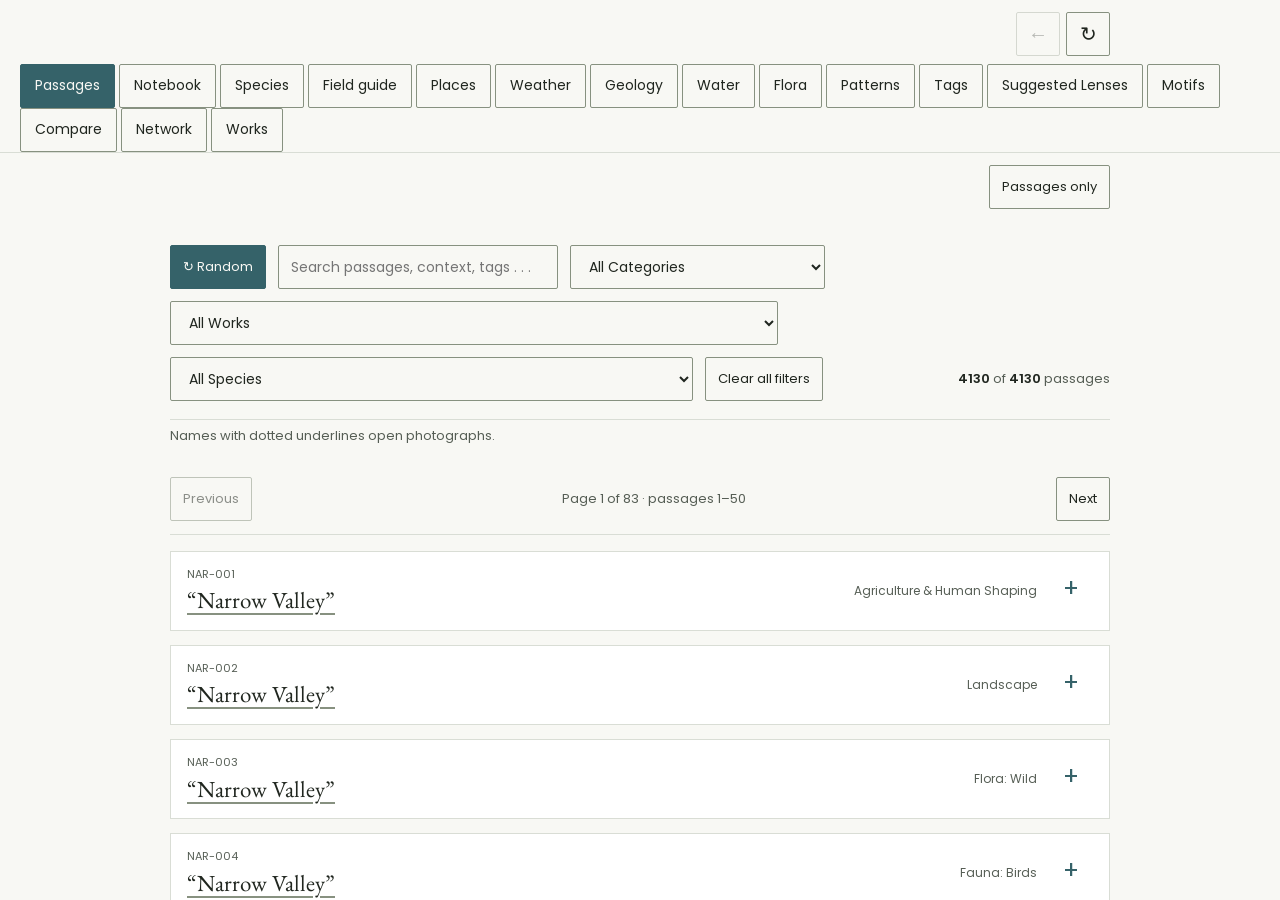
==== editorial.html @ 7caa4771 "Add Easterwine editorial shell for Ecological Lafferty" ====
<!doctype html>
<html lang="en">
<head>
  <meta charset="utf-8">
  <meta name="viewport" content="width=device-width, initial-scale=1">
  <title>Ecological Lafferty</title>
  <style>html,body{width:100%;height:100%;margin:0;overflow:hidden;background:#F8F8F4}iframe{display:block;width:100%;height:100%;border:0;visibility:hidden}</style>
</head>
<body>
  <iframe id="ecological-app" title="Ecological Lafferty research tool" allow="clipboard-write"></iframe>
  <script>
  (() => {
    const frame = document.getElementById('ecological-app');
    let revealTimer;
    function reveal() {
      frame.style.visibility = 'visible';
      window.clearTimeout(revealTimer);
    }
    revealTimer = window.setTimeout(reveal, 8000);
    const appUrl = new URL('./index.html', window.location.href);
    appUrl.search = window.location.search;
    appUrl.hash = window.location.hash;
    const directoryPath = new URL('./', appUrl).pathname;
    const stylesheetUrl = new URL('./editorial.css', window.location.href);
    const parameters = new URL(window.location.href).searchParams;
    const design = parameters.get('design');
    const version = design || parameters.get('v');
    if (version) stylesheetUrl.searchParams.set(design ? 'design' : 'v', version);

    function appWindow() {
      try {
        const child = frame.contentWindow;
        if (!child || child.location.origin !== appUrl.origin) return null;
        if (![appUrl.pathname, directoryPath].includes(child.location.pathname)) return null;
        return child;
      } catch (_) { return null; }
    }

    function mirrorChildHash() {
      const child = appWindow();
      if (!child || child.location.hash === window.location.hash) return;
      const address = new URL(window.location.href);
      address.hash = child.location.hash;
      window.history.replaceState(window.history.state, '', address.href);
    }

    frame.addEventListener('load', () => {
      const child = appWindow();
      if (!child) { reveal(); return; }
      const doc = child.document;
      doc.documentElement.classList.add('aae-editorial');
      if (!doc.getElementById('easterwine-editorial-stylesheet')) {
        const link = doc.createElement('link');
        link.id = 'easterwine-editorial-stylesheet';
        link.rel = 'stylesheet';
        link.href = stylesheetUrl.href;
        link.onload = reveal;
        link.onerror = reveal;
        doc.head.appendChild(link);
      } else { reveal(); }
      child.addEventListener('hashchange', mirrorChildHash);
      child.addEventListener('popstate', mirrorChildHash);
      mirrorChildHash();
    });

    window.addEventListener('hashchange', () => {
      const child = appWindow();
      if (!child || child.location.hash === window.location.hash) return;
      const target = new URL(child.location.href);
      target.hash = window.location.hash;
      child.location.replace(target.href);
    });
    frame.src = appUrl.href;
  })();
  </script>
</body>
</html>
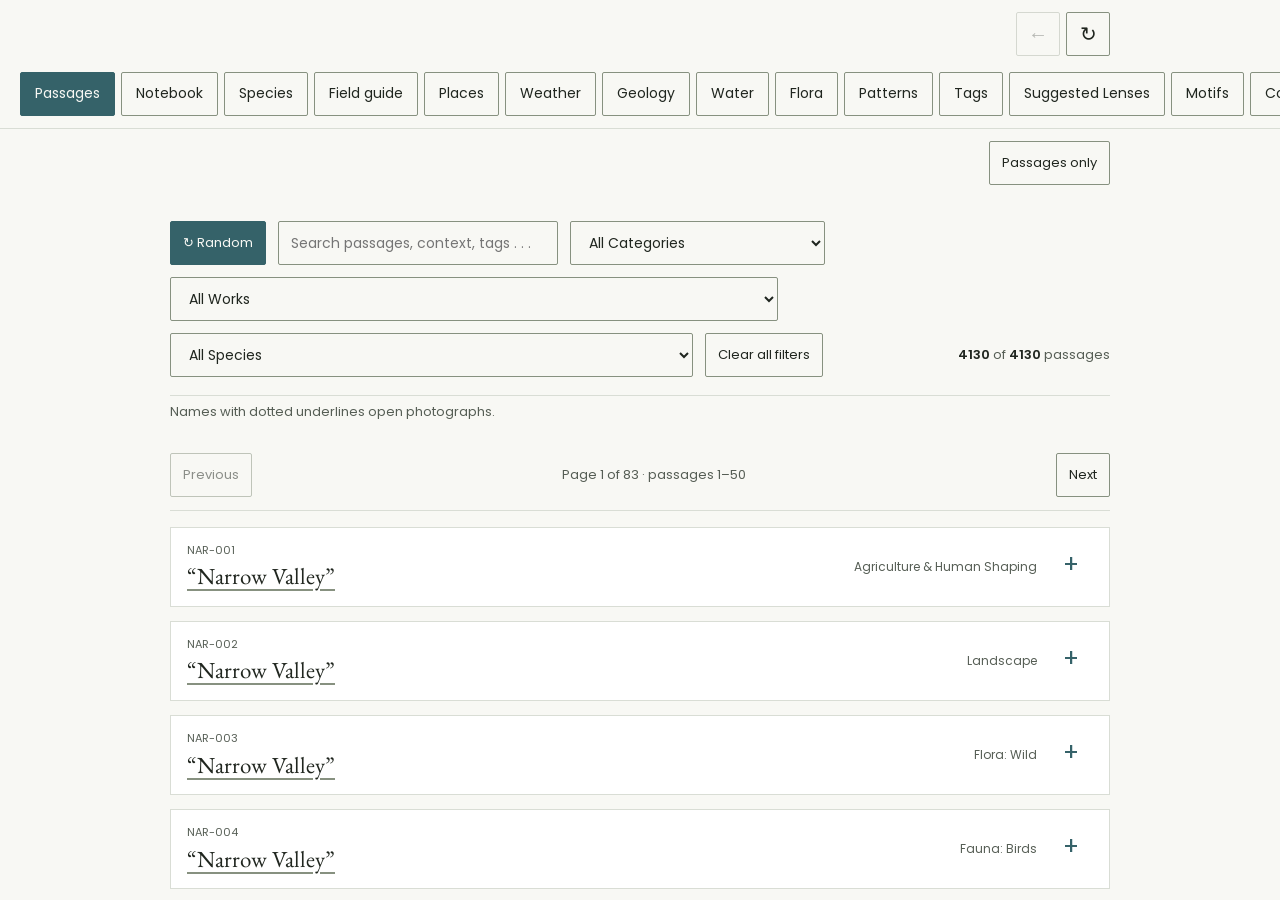
==== commit 2f3028c1: "Mirror Ecological passage links after app click handling" ====
--- a/editorial.html
+++ b/editorial.html
@@ -60,6 +60,7 @@
       } else { reveal(); }
       child.addEventListener('hashchange', mirrorChildHash);
       child.addEventListener('popstate', mirrorChildHash);
+      doc.addEventListener('click', () => child.requestAnimationFrame(mirrorChildHash), true);
       mirrorChildHash();
     });
 
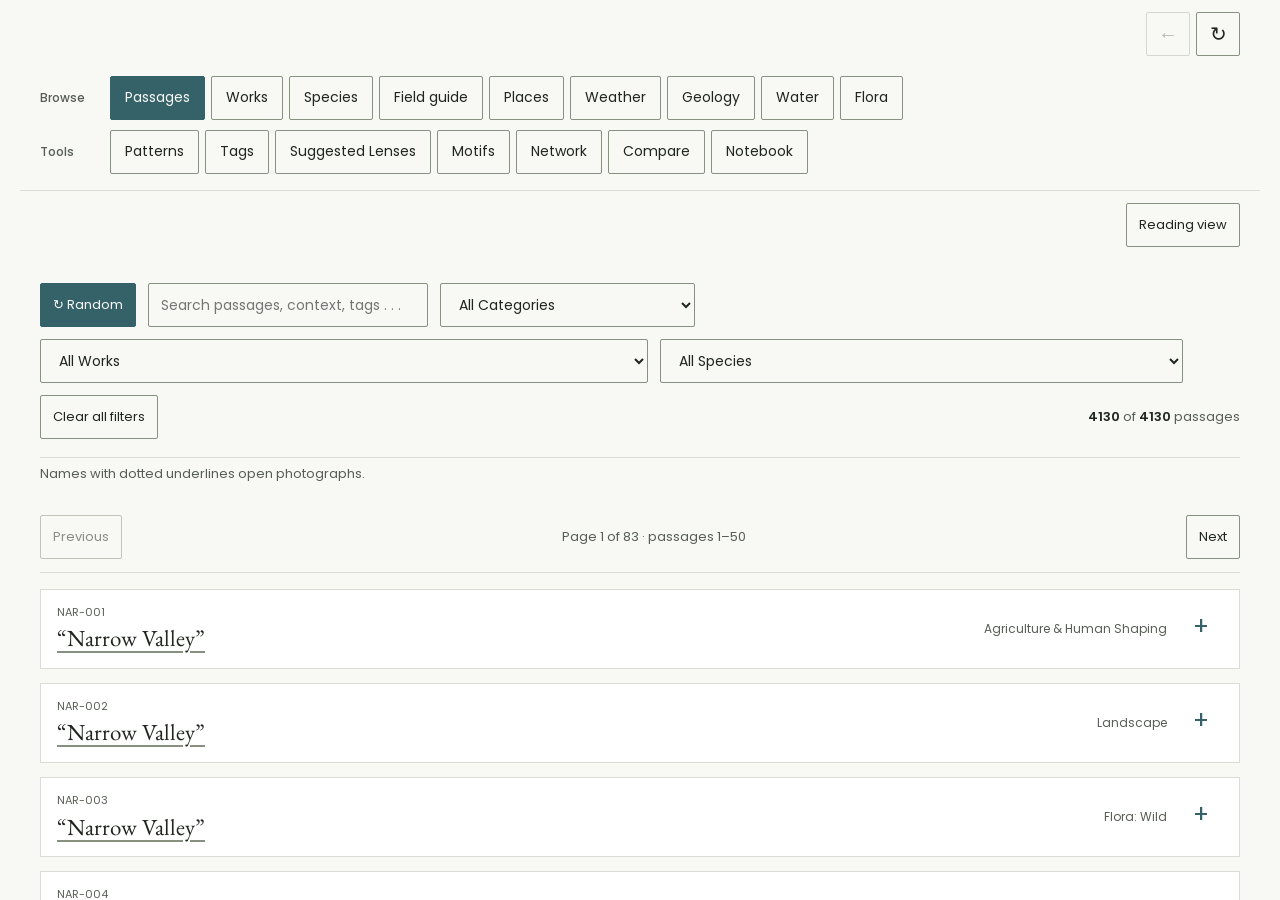
==== commit 0adb372f: "Improve species layout, filters, and research navigation" ====
--- a/editorial.html
+++ b/editorial.html
@@ -4,9 +4,10 @@
   <meta charset="utf-8">
   <meta name="viewport" content="width=device-width, initial-scale=1">
   <title>Ecological Lafferty</title>
-  <style>html,body{width:100%;height:100%;margin:0;overflow:hidden;background:#F8F8F4}iframe{display:block;width:100%;height:100%;border:0;visibility:hidden}</style>
+  <style>html,body{width:100%;height:100%;margin:0;overflow:hidden;background:#F8F8F4}iframe{display:block;width:100%;height:100%;border:0;visibility:hidden}.load-status{position:absolute;inset:0;display:grid;place-items:center;padding:24px;color:#565E55;font:18px/1.5 Georgia,serif}.load-status[hidden]{display:none}</style>
 </head>
 <body>
+  <div id="load-status" class="load-status" role="status">Loading ecological passages…</div>
   <iframe id="ecological-app" title="Ecological Lafferty research tool" allow="clipboard-write"></iframe>
   <script>
   (() => {
@@ -14,18 +15,20 @@
     let revealTimer;
     function reveal() {
       frame.style.visibility = 'visible';
+      document.getElementById('load-status').hidden = true;
       window.clearTimeout(revealTimer);
     }
-    revealTimer = window.setTimeout(reveal, 8000);
     const appUrl = new URL('./index.html', window.location.href);
     appUrl.search = window.location.search;
     appUrl.hash = window.location.hash;
     const directoryPath = new URL('./', appUrl).pathname;
     const stylesheetUrl = new URL('./editorial.css', window.location.href);
+    const enhancementUrl = new URL('./editorial.js', window.location.href);
     const parameters = new URL(window.location.href).searchParams;
     const design = parameters.get('design');
     const version = design || parameters.get('v');
     if (version) stylesheetUrl.searchParams.set(design ? 'design' : 'v', version);
+    if (version) enhancementUrl.searchParams.set(design ? 'design' : 'v', version);
 
     function appWindow() {
       try {
@@ -38,10 +41,16 @@
 
     function mirrorChildHash() {
       const child = appWindow();
-      if (!child || child.location.hash === window.location.hash) return;
+      if (!child) return;
       const address = new URL(window.location.href);
       address.hash = child.location.hash;
-      window.history.replaceState(window.history.state, '', address.href);
+      if (child.location.hash !== window.location.hash) window.history.replaceState(window.history.state, '', address.href);
+      const open = child.document.querySelector('.aae-open-window');
+      if (open) {
+        const selected = child.document.querySelector('.tab[aria-selected="true"]');
+        if (selected?.dataset.panel) address.searchParams.set('view', selected.dataset.panel);
+        open.href = address.href;
+      }
     }
 
     frame.addEventListener('load', () => {
@@ -49,15 +58,40 @@
       if (!child) { reveal(); return; }
       const doc = child.document;
       doc.documentElement.classList.add('aae-editorial');
+      revealTimer = window.setTimeout(reveal, 8000);
+      const assets = [];
       if (!doc.getElementById('easterwine-editorial-stylesheet')) {
         const link = doc.createElement('link');
         link.id = 'easterwine-editorial-stylesheet';
         link.rel = 'stylesheet';
         link.href = stylesheetUrl.href;
-        link.onload = reveal;
-        link.onerror = reveal;
-        doc.head.appendChild(link);
-      } else { reveal(); }
+        assets.push(new Promise(resolve => {
+          link.onload = resolve;
+          link.onerror = resolve;
+          doc.head.appendChild(link);
+        }));
+      }
+      if (!doc.getElementById('easterwine-editorial-script')) {
+        const script = doc.createElement('script');
+        script.id = 'easterwine-editorial-script';
+        script.src = enhancementUrl.href;
+        assets.push(new Promise(resolve => {
+          script.onload = resolve;
+          script.onerror = resolve;
+          doc.head.appendChild(script);
+        }));
+      }
+      if (window !== window.top && !doc.querySelector('.aae-open-window')) {
+        const open = doc.createElement('a');
+        open.className = 'aae-open-window';
+        open.textContent = 'Open full window';
+        open.target = '_blank';
+        open.rel = 'noopener';
+        open.href = window.location.href;
+        open.addEventListener('click', mirrorChildHash);
+        doc.querySelector('.fixed-nav')?.prepend(open);
+      }
+      Promise.allSettled(assets).then(reveal);
       child.addEventListener('hashchange', mirrorChildHash);
       child.addEventListener('popstate', mirrorChildHash);
       doc.addEventListener('click', () => child.requestAnimationFrame(mirrorChildHash), true);
@@ -76,3 +110,4 @@
   </script>
 </body>
 </html>
+
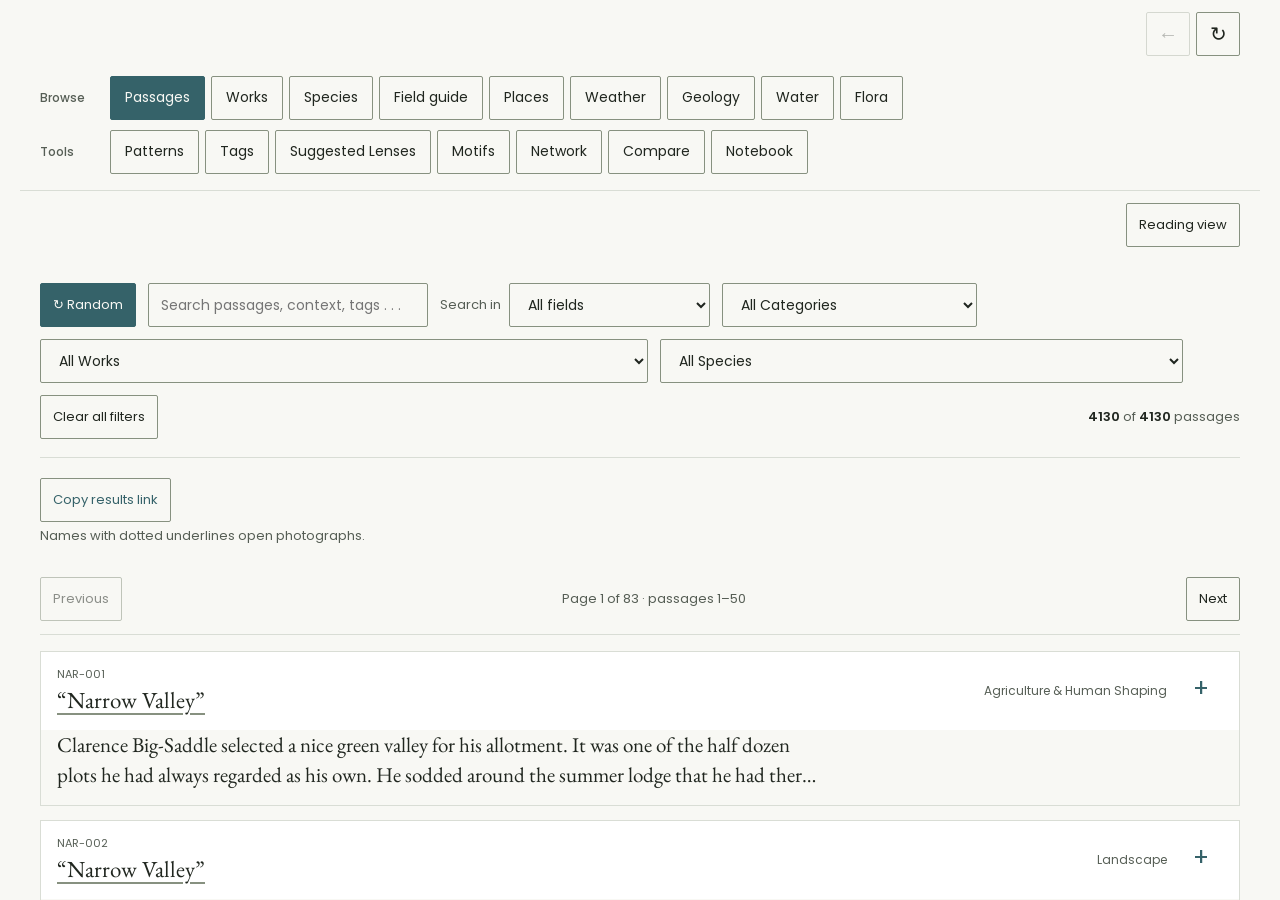
==== commit f5bfde89: "Add passage previews, search scope, result links and compact filters" ====
--- a/editorial.html
+++ b/editorial.html
@@ -23,12 +23,16 @@
     appUrl.hash = window.location.hash;
     const directoryPath = new URL('./', appUrl).pathname;
     const stylesheetUrl = new URL('./editorial.css', window.location.href);
-    const enhancementUrl = new URL('./editorial.js', window.location.href);
+    const enhancements = [
+      ['easterwine-editorial-script', './editorial.js'],
+      ['easterwine-passages-script', './passages.js'],
+      ['easterwine-results-script', './results.js'],
+      ['easterwine-compact-filters-script', './compact-filters.js']
+    ];
     const parameters = new URL(window.location.href).searchParams;
     const design = parameters.get('design');
     const version = design || parameters.get('v');
     if (version) stylesheetUrl.searchParams.set(design ? 'design' : 'v', version);
-    if (version) enhancementUrl.searchParams.set(design ? 'design' : 'v', version);
 
     function appWindow() {
       try {
@@ -47,6 +51,22 @@
       if (child.location.hash !== window.location.hash) window.history.replaceState(window.history.state, '', address.href);
       const open = child.document.querySelector('.aae-open-window');
       if (open) {
+        if (typeof child.aaeResults?.url === 'function') {
+          const link = child.aaeResults.url();
+          if (link) {
+            const current = new URL(link, window.location.href);
+            if (current.origin === appUrl.origin && current.pathname === window.location.pathname) {
+              open.href = current.href;
+              open.textContent = 'Open full window';
+              return;
+            }
+          } else {
+            address.search = '';
+            address.hash = '';
+            if (version) address.searchParams.set(design ? 'design' : 'v', version);
+            open.textContent = 'Open full tool';
+          }
+        }
         const selected = child.document.querySelector('.tab[aria-selected="true"]');
         if (selected?.dataset.panel) address.searchParams.set('view', selected.dataset.panel);
         open.href = address.href;
@@ -71,16 +91,22 @@
           doc.head.appendChild(link);
         }));
       }
-      if (!doc.getElementById('easterwine-editorial-script')) {
-        const script = doc.createElement('script');
-        script.id = 'easterwine-editorial-script';
-        script.src = enhancementUrl.href;
-        assets.push(new Promise(resolve => {
-          script.onload = resolve;
-          script.onerror = resolve;
-          doc.head.appendChild(script);
-        }));
-      }
+      assets.push((async () => {
+        for (const [id, path] of enhancements) {
+          if (doc.getElementById(id)) continue;
+          const url = new URL(path, window.location.href);
+          if (version) url.searchParams.set(design ? 'design' : 'v', version);
+          await new Promise(resolve => {
+            const script = doc.createElement('script');
+            script.id = id;
+            script.src = url.href;
+            script.onload = resolve;
+            script.onerror = resolve;
+            doc.head.appendChild(script);
+          });
+        }
+        mirrorChildHash();
+      })());
       if (window !== window.top && !doc.querySelector('.aae-open-window')) {
         const open = doc.createElement('a');
         open.className = 'aae-open-window';
@@ -95,6 +121,9 @@
       child.addEventListener('hashchange', mirrorChildHash);
       child.addEventListener('popstate', mirrorChildHash);
       doc.addEventListener('click', () => child.requestAnimationFrame(mirrorChildHash), true);
+      doc.addEventListener('aae:results-change', mirrorChildHash);
+      doc.addEventListener('input', () => child.requestAnimationFrame(mirrorChildHash), true);
+      doc.addEventListener('change', () => child.requestAnimationFrame(mirrorChildHash), true);
       mirrorChildHash();
     });
 
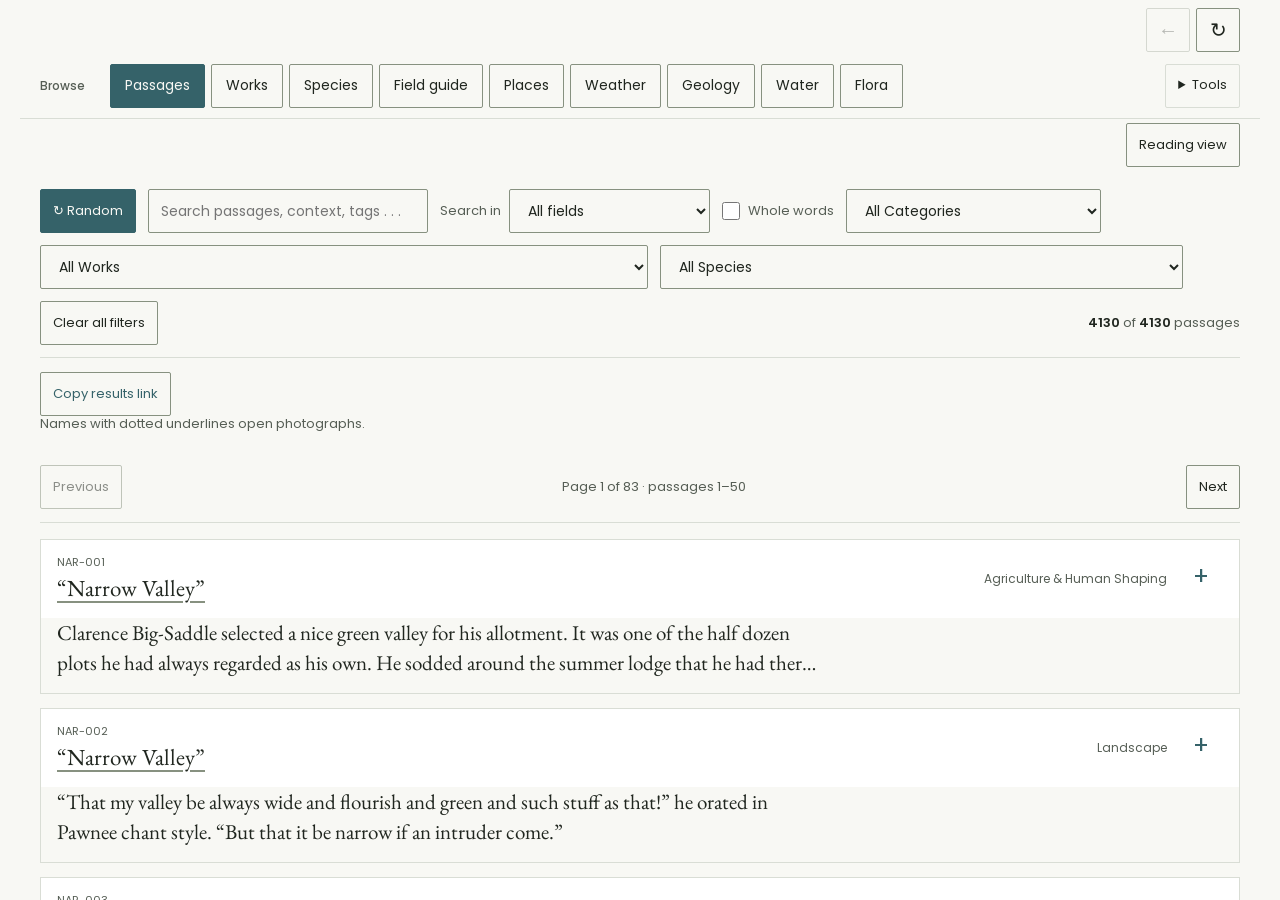
==== commit c62f83ae: "Refine ecological search precision and navigation" ====
--- a/editorial.html
+++ b/editorial.html
@@ -25,6 +25,7 @@
     const stylesheetUrl = new URL('./editorial.css', window.location.href);
     const enhancements = [
       ['easterwine-editorial-script', './editorial.js'],
+      ['easterwine-navigation-script', './navigation.js'],
       ['easterwine-passages-script', './passages.js'],
       ['easterwine-results-script', './results.js'],
       ['easterwine-compact-filters-script', './compact-filters.js']
